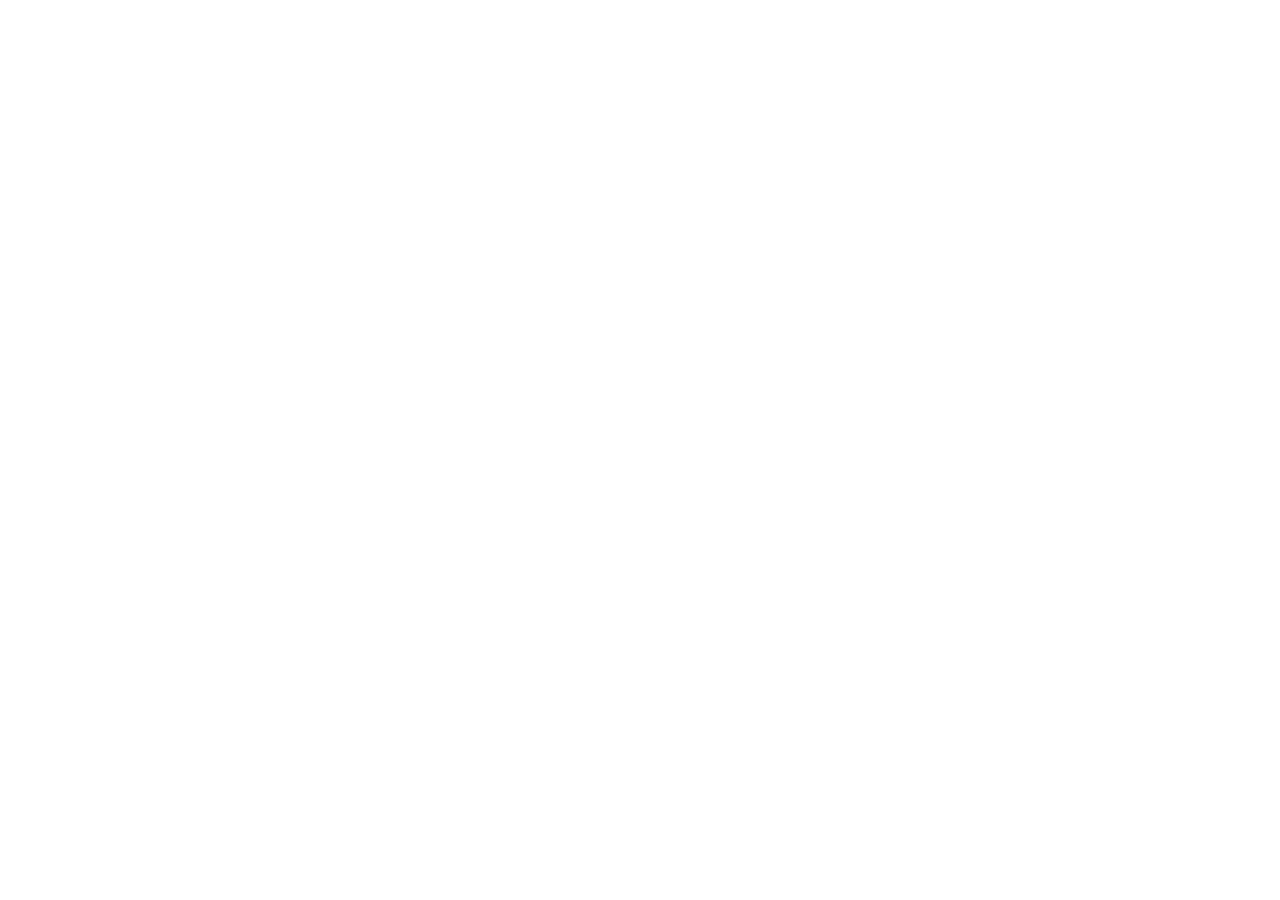
==== about.html @ ce33b2f1 "Init : création du dépôt, arborescence des fichiers et structure HTML de base" ====
<!DOCTYPE html>
<html lang="fr">
<head>
    <meta charset="UTF-8">
    <meta name="viewport" content="width=device-width, initial-scale=1.0">
    <title>Document</title>
    <link rel="stylesheet" href="./css/bootstrap.css">
</head>
<body>
    
</body>
</html>
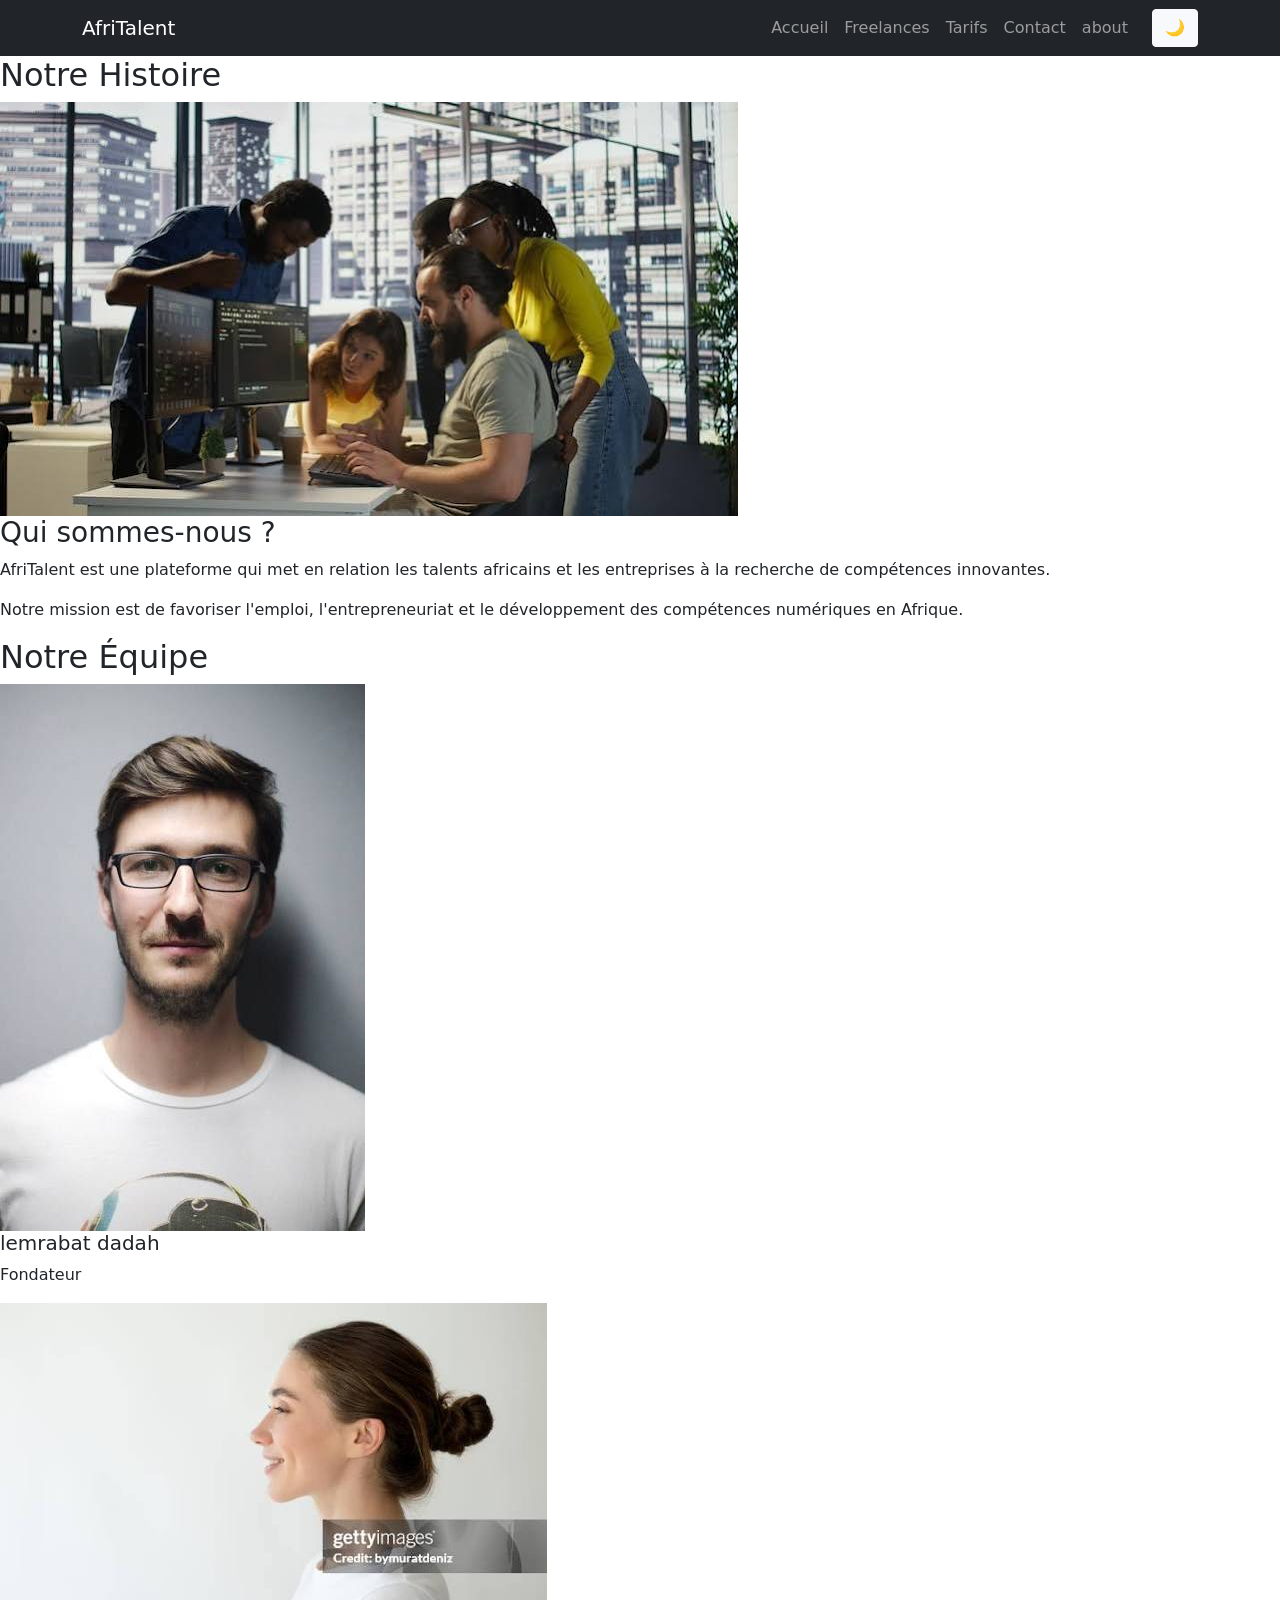
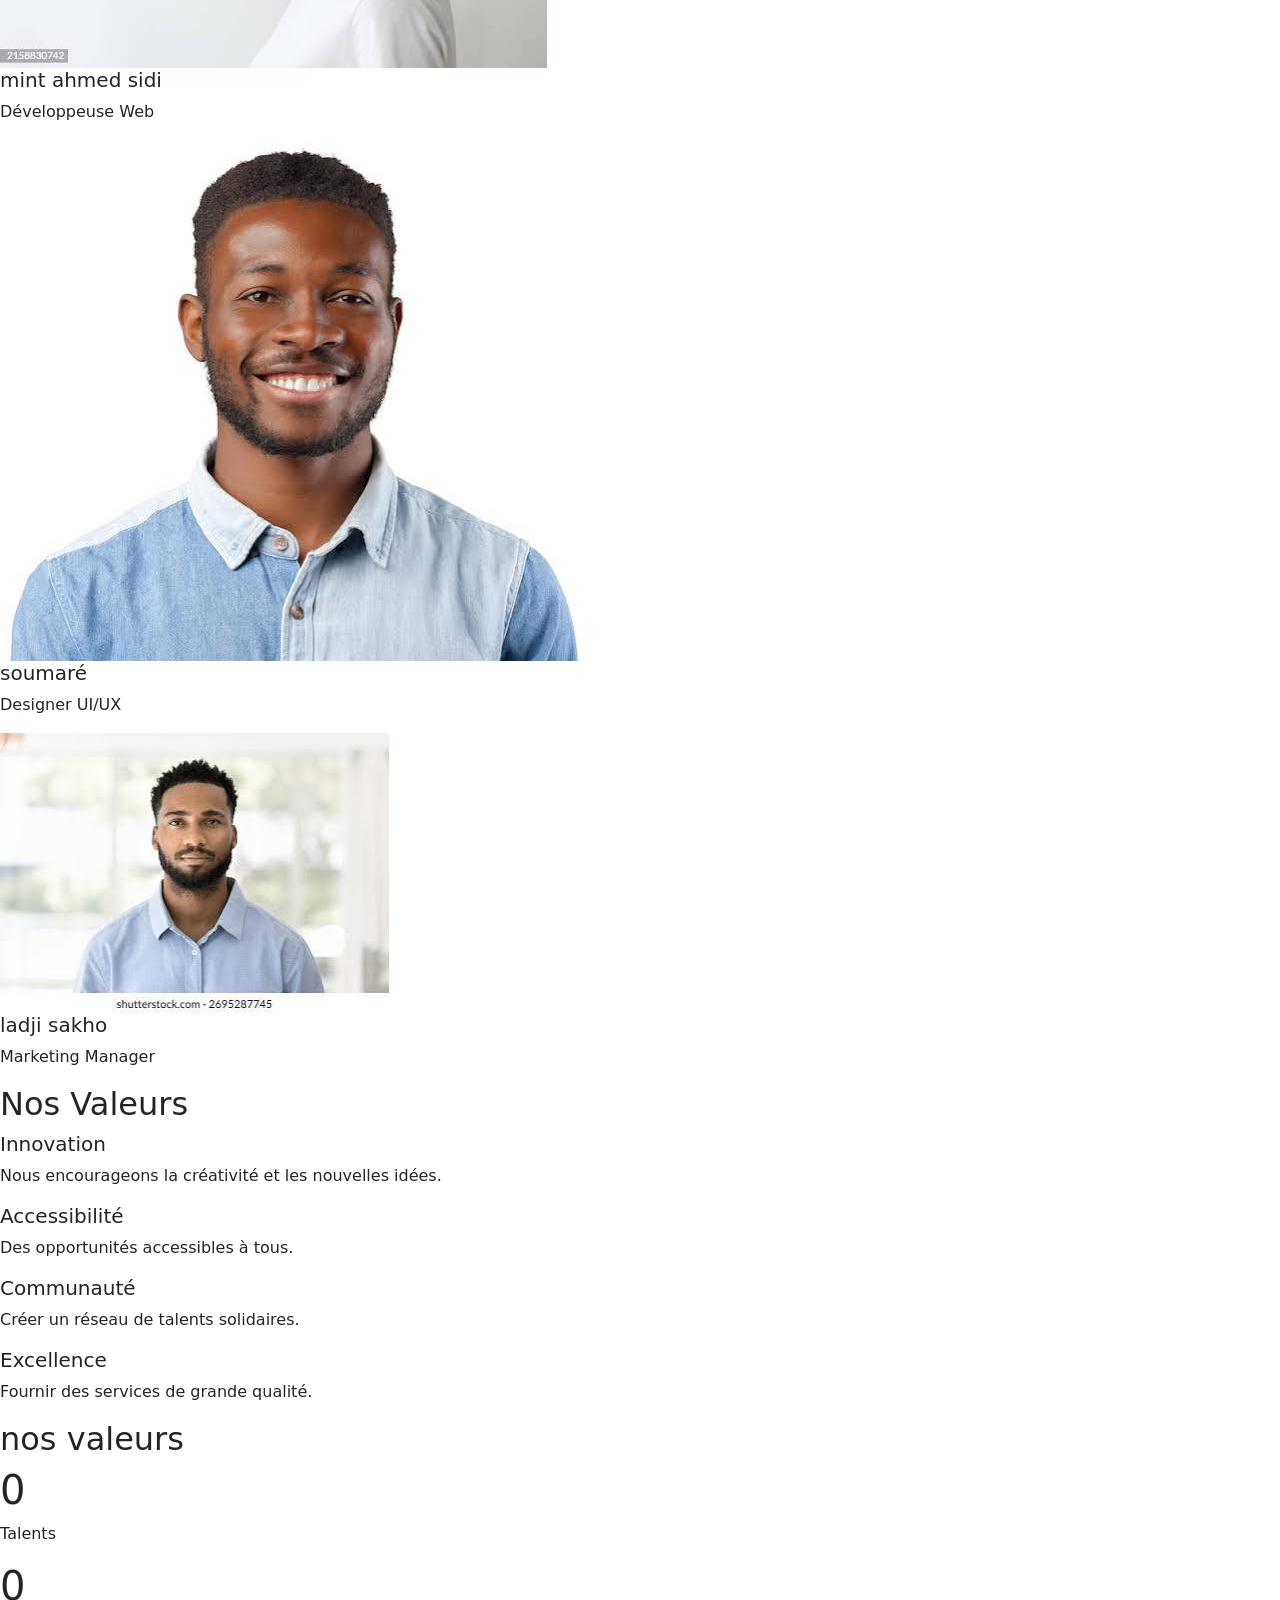
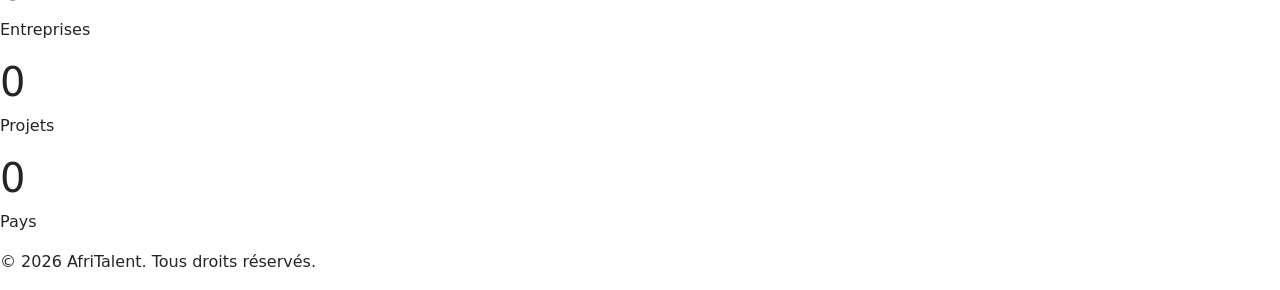
==== commit 88f1abef: "HTML : structure complète des 5 pages avec sections et contenu texte" ====
--- a/about.html
+++ b/about.html
@@ -1,12 +1,222 @@
 <!DOCTYPE html>
 <html lang="fr">
+
 <head>
     <meta charset="UTF-8">
     <meta name="viewport" content="width=device-width, initial-scale=1.0">
-    <title>Document</title>
+    <title>À propos - AfriTalent</title>
     <link rel="stylesheet" href="./css/bootstrap.css">
 </head>
+
 <body>
-    
+    <nav class="navbar navbar-expand-lg navbar-dark bg-dark">
+        <div class="container">
+            <a class="navbar-brand" href="index.html">AfriTalent</a>
+
+            <button class="navbar-toggler" type="button" data-bs-toggle="collapse" data-bs-target="#navbarNav">
+                <span class="navbar-toggler-icon"></span>
+            </button>
+
+            <div class="collapse navbar-collapse" id="navbarNav">
+                <ul class="navbar-nav ms-auto">
+                    <li class="nav-item"><a class="nav-link" href="index.html">Accueil</a></li>
+                    <li class="nav-item"><a class="nav-link" href="freelances.html">Freelances</a></li>
+                    <li class="nav-item"><a class="nav-link" href="tarifs.html">Tarifs</a></li>
+                    <li class="nav-item"><a class="nav-link" href="contact.html">Contact</a></li>
+                    <li class="nav-item"><a class="nav-link" href="about.html">about</a></li>
+                </ul>
+                <button id="theme-btn" class="btn btn-light ms-3">
+                    🌙
+                </button>
+            </div>
+        </div>
+    </nav>
+
+    <!-- SECTION NOTRE HISTOIRE -->
+    <section>
+        <h2>Notre Histoire</h2>
+
+        <div>
+            <div>
+                <img src="./images/notrehistoire.jfif"
+                    alt="Notre histoire">
+            </div>
+
+            <div>
+                <h3>Qui sommes-nous ?</h3>
+
+                <p>
+                    AfriTalent est une plateforme qui met en relation les talents africains
+                    et les entreprises à la recherche de compétences innovantes.
+                </p>
+
+                <p>
+                    Notre mission est de favoriser l'emploi, l'entrepreneuriat et le
+                    développement des compétences numériques en Afrique.
+                </p>
+            </div>
+        </div>
+    </section>
+
+    <!-- SECTION EQUIPE -->
+    <section>
+        <h2>Notre Équipe</h2>
+
+        <div>
+
+            <div>
+                <div>
+                    <div>
+                        <img src="./images/lembrabat.jfif">
+
+                        <h5>lemrabat dadah</h5>
+                        <p>Fondateur</p>
+
+                        <i></i>
+                        <i></i>
+                        <i></i>
+                    </div>
+                </div>
+            </div>
+
+            <div>
+                <div>
+                    <div >
+                        <img src="./images/mint.jfif">
+
+                        <h5>mint ahmed sidi</h5>
+                        <p>Développeuse Web</p>
+
+                        <i></i>
+                        <i></i>
+                        <i></i>
+                    </div>
+                </div>
+            </div>
+
+            <div>
+                <div>
+                    <div>
+                        <img src="./images/soumare.jfif">
+
+                        <h5>soumaré</h5>
+                        <p>Designer UI/UX</p>
+
+                        <i></i>
+                        <i></i>
+                        <i></i>
+                    </div>
+                </div>
+            </div>
+
+            <div>
+                <div>
+                    <div>
+                        <img src="./images/ladji.jfif">
+
+                        <h5>ladji sakho</h5>
+                        <p>Marketing Manager</p>
+
+                        <i></i>
+                        <i></i>
+                        <i></i>
+                    </div>
+                </div>
+            </div>
+
+        </div>
+    </section>
+
+    <!-- SECTION VALEURS -->
+    <section>
+        <h2>Nos Valeurs</h2>
+
+        <div>
+
+            <div>
+                <div>
+                    <div>
+                        <i></i>
+                        <h5>Innovation</h5>
+                        <p>Nous encourageons la créativité et les nouvelles idées.</p>
+                    </div>
+                </div>
+            </div>
+
+            <div>
+                <div>
+                    <div>
+                        <i></i>
+                        <h5>Accessibilité</h5>
+                        <p>Des opportunités accessibles à tous.</p>
+                    </div>
+                </div>
+            </div>
+
+            <div>
+                <div>
+                    <div>
+                        <i></i>
+                        <h5>Communauté</h5>
+                        <p>Créer un réseau de talents solidaires.</p>
+                    </div>
+                </div>
+            </div>
+
+            <div>
+                <div>
+                    <div>
+                        <i></i>
+                        <h5>Excellence</h5>
+                        <p>Fournir des services de grande qualité.</p>
+                    </div>
+                </div>
+            </div>
+
+        </div>
+    </section>
+
+    <!-- SECTION CHIFFRES CLES -->
+    <section>
+        <h2>nos valeurs</h2>
+
+        <div >
+
+            <div>
+                <div>
+                    <h1>0</h1>
+                    <p>Talents</p>
+                </div>
+            </div>
+
+            <div>
+                <div>
+                    <h1>0</h1>
+                    <p>Entreprises</p>
+                </div>
+            </div>
+
+            <div>
+                <div>
+                    <h1>0</h1>
+                    <p>Projets</p>
+                </div>
+            </div>
+
+            <div>
+                <div>
+                    <h1>0</h1>
+                    <p>Pays</p>
+                </div>
+            </div>
+
+        </div>
+    </section>
+
+    <footer>
+        <p>&copy; 2026 AfriTalent. Tous droits réservés.</p>
+    </footer>
+
 </body>
+
 </html>
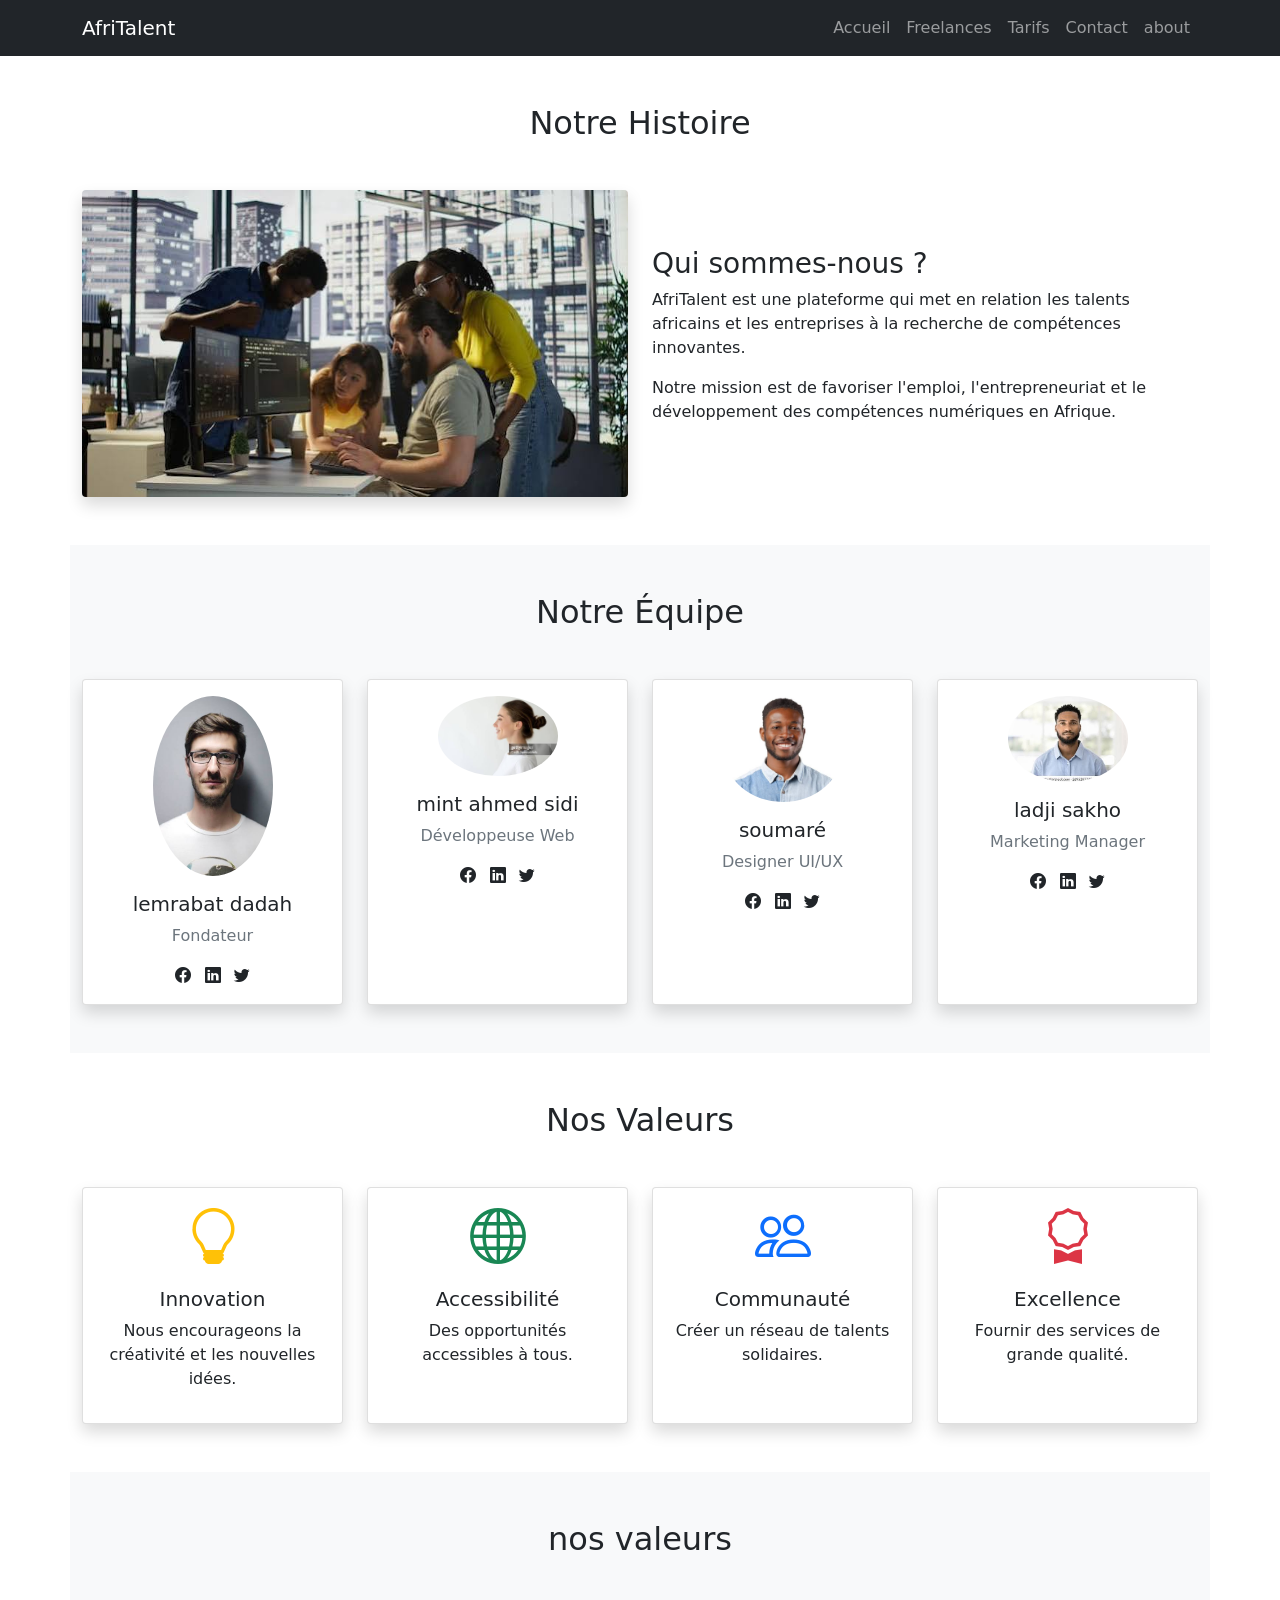
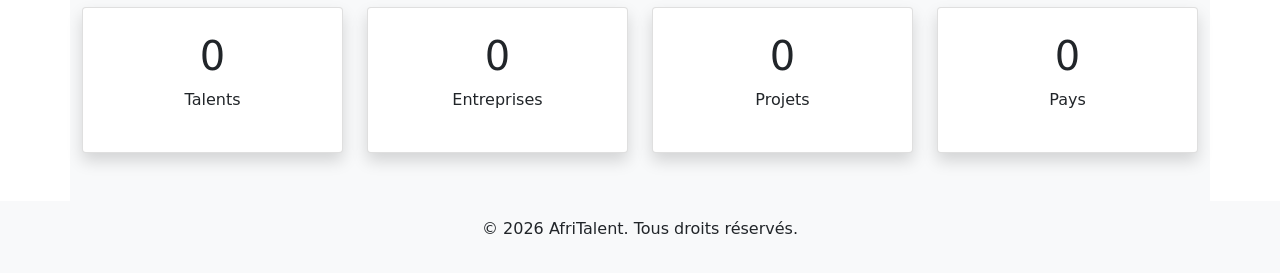
==== commit 7140d2b4: "CSS : responsive design mobile et tablette, media queries" ====
--- a/about.html
+++ b/about.html
@@ -5,7 +5,14 @@
     <meta charset="UTF-8">
     <meta name="viewport" content="width=device-width, initial-scale=1.0">
     <title>À propos - AfriTalent</title>
-    <link rel="stylesheet" href="./css/bootstrap.css">
+
+    <!-- Bootstrap -->
+    <link href="css/bootstrap.css" rel="stylesheet">
+
+    <!-- Bootstrap Icons -->
+    <link rel="stylesheet" href="https://cdn.jsdelivr.net/npm/bootstrap-icons@1.11.3/font/bootstrap-icons.min.css">
+
+    <link rel="stylesheet" href="style.css">
 </head>
 
 <body>
@@ -25,24 +32,19 @@
                     <li class="nav-item"><a class="nav-link" href="contact.html">Contact</a></li>
                     <li class="nav-item"><a class="nav-link" href="about.html">about</a></li>
                 </ul>
-                <button id="theme-btn" class="btn btn-light ms-3">
-                    🌙
-                </button>
             </div>
         </div>
     </nav>
-
     <!-- SECTION NOTRE HISTOIRE -->
-    <section>
-        <h2>Notre Histoire</h2>
-
-        <div>
-            <div>
-                <img src="./images/notrehistoire.jfif"
-                    alt="Notre histoire">
-            </div>
-
-            <div>
+    <section class="container py-5">
+        <h2 class="text-center mb-5">Notre Histoire</h2>
+
+        <div class="row align-items-center">
+            <div class="col-md-6">
+                <img src="./images/notrehistoire.jfif" class="img-fluid rounded shadow" alt="Notre histoire">
+            </div>
+
+            <div class="col-md-6">
                 <h3>Qui sommes-nous ?</h3>
 
                 <p>
@@ -59,67 +61,67 @@
     </section>
 
     <!-- SECTION EQUIPE -->
-    <section>
-        <h2>Notre Équipe</h2>
-
-        <div>
-
-            <div>
-                <div>
-                    <div>
-                        <img src="./images/lembrabat.jfif">
+    <section class="container py-5 bg-light">
+        <h2 class="text-center mb-5">Notre Équipe</h2>
+
+        <div class="row g-4">
+
+            <div class="col-md-3">
+                <div class="card text-center h-100 shadow">
+                    <div class="card-body">
+                        <img src="./images/lembrabat.jfif" class="rounded-circle mb-3" width="120">
 
                         <h5>lemrabat dadah</h5>
-                        <p>Fondateur</p>
-
-                        <i></i>
-                        <i></i>
-                        <i></i>
-                    </div>
-                </div>
-            </div>
-
-            <div>
-                <div>
-                    <div >
-                        <img src="./images/mint.jfif">
+                        <p class="text-muted">Fondateur</p>
+
+                        <i class="bi bi-facebook me-2"></i>
+                        <i class="bi bi-linkedin me-2"></i>
+                        <i class="bi bi-twitter"></i>
+                    </div>
+                </div>
+            </div>
+
+            <div class="col-md-3">
+                <div class="card text-center h-100 shadow">
+                    <div class="card-body">
+                        <img src="./images/mint.jfif" class="rounded-circle mb-3" width="120">
 
                         <h5>mint ahmed sidi</h5>
-                        <p>Développeuse Web</p>
-
-                        <i></i>
-                        <i></i>
-                        <i></i>
-                    </div>
-                </div>
-            </div>
-
-            <div>
-                <div>
-                    <div>
-                        <img src="./images/soumare.jfif">
+                        <p class="text-muted">Développeuse Web</p>
+
+                        <i class="bi bi-facebook me-2"></i>
+                        <i class="bi bi-linkedin me-2"></i>
+                        <i class="bi bi-twitter"></i>
+                    </div>
+                </div>
+            </div>
+
+            <div class="col-md-3">
+                <div class="card text-center h-100 shadow">
+                    <div class="card-body">
+                        <img src="./images/soumare.jfif" class="rounded-circle mb-3" width="120">
 
                         <h5>soumaré</h5>
-                        <p>Designer UI/UX</p>
-
-                        <i></i>
-                        <i></i>
-                        <i></i>
-                    </div>
-                </div>
-            </div>
-
-            <div>
-                <div>
-                    <div>
-                        <img src="./images/ladji.jfif">
+                        <p class="text-muted">Designer UI/UX</p>
+
+                        <i class="bi bi-facebook me-2"></i>
+                        <i class="bi bi-linkedin me-2"></i>
+                        <i class="bi bi-twitter"></i>
+                    </div>
+                </div>
+            </div>
+
+            <div class="col-md-3">
+                <div class="card text-center h-100 shadow">
+                    <div class="card-body">
+                        <img src="./images/ladji.jfif" class="rounded-circle mb-3" width="120">
 
                         <h5>ladji sakho</h5>
-                        <p>Marketing Manager</p>
-
-                        <i></i>
-                        <i></i>
-                        <i></i>
+                        <p class="text-muted">Marketing Manager</p>
+
+                        <i class="bi bi-facebook me-2"></i>
+                        <i class="bi bi-linkedin me-2"></i>
+                        <i class="bi bi-twitter"></i>
                     </div>
                 </div>
             </div>
@@ -128,46 +130,46 @@
     </section>
 
     <!-- SECTION VALEURS -->
-    <section>
-        <h2>Nos Valeurs</h2>
-
-        <div>
-
-            <div>
-                <div>
-                    <div>
-                        <i></i>
-                        <h5>Innovation</h5>
+    <section class="container py-5">
+        <h2 class="text-center mb-5">Nos Valeurs</h2>
+
+        <div class="row g-4">
+
+            <div class="col-md-3">
+                <div class="card text-center shadow h-100">
+                    <div class="card-body">
+                        <i class="bi bi-lightbulb display-4 text-warning"></i>
+                        <h5 class="mt-3">Innovation</h5>
                         <p>Nous encourageons la créativité et les nouvelles idées.</p>
                     </div>
                 </div>
             </div>
 
-            <div>
-                <div>
-                    <div>
-                        <i></i>
-                        <h5>Accessibilité</h5>
+            <div class="col-md-3">
+                <div class="card text-center shadow h-100">
+                    <div class="card-body">
+                        <i class="bi bi-globe display-4 text-success"></i>
+                        <h5 class="mt-3">Accessibilité</h5>
                         <p>Des opportunités accessibles à tous.</p>
                     </div>
                 </div>
             </div>
 
-            <div>
-                <div>
-                    <div>
-                        <i></i>
-                        <h5>Communauté</h5>
+            <div class="col-md-3">
+                <div class="card text-center shadow h-100">
+                    <div class="card-body">
+                        <i class="bi bi-people display-4 text-primary"></i>
+                        <h5 class="mt-3">Communauté</h5>
                         <p>Créer un réseau de talents solidaires.</p>
                     </div>
                 </div>
             </div>
 
-            <div>
-                <div>
-                    <div>
-                        <i></i>
-                        <h5>Excellence</h5>
+            <div class="col-md-3">
+                <div class="card text-center shadow h-100">
+                    <div class="card-body">
+                        <i class="bi bi-award display-4 text-danger"></i>
+                        <h5 class="mt-3">Excellence</h5>
                         <p>Fournir des services de grande qualité.</p>
                     </div>
                 </div>
@@ -177,35 +179,35 @@
     </section>
 
     <!-- SECTION CHIFFRES CLES -->
-    <section>
-        <h2>nos valeurs</h2>
-
-        <div >
-
-            <div>
-                <div>
-                    <h1>0</h1>
+    <section class="container py-5 bg-light">
+        <h2 class="text-center mb-5">nos valeurs</h2>
+
+        <div class="row g-4">
+
+            <div class="col-md-3">
+                <div class="card text-center shadow p-4">
+                    <h1 id="c1">0</h1>
                     <p>Talents</p>
                 </div>
             </div>
 
-            <div>
-                <div>
-                    <h1>0</h1>
+            <div class="col-md-3">
+                <div class="card text-center shadow p-4">
+                    <h1 id="c2">0</h1>
                     <p>Entreprises</p>
                 </div>
             </div>
 
-            <div>
-                <div>
-                    <h1>0</h1>
+            <div class="col-md-3">
+                <div class="card text-center shadow p-4">
+                    <h1 id="c3">0</h1>
                     <p>Projets</p>
                 </div>
             </div>
 
-            <div>
-                <div>
-                    <h1>0</h1>
+            <div class="col-md-3">
+                <div class="card text-center shadow p-4">
+                    <h1 id="c4">0</h1>
                     <p>Pays</p>
                 </div>
             </div>
@@ -213,10 +215,10 @@
         </div>
     </section>
 
-    <footer>
+    <footer class="bg-light text-center py-3">
         <p>&copy; 2026 AfriTalent. Tous droits réservés.</p>
     </footer>
-
+    <script src="https://cdn.jsdelivr.net/npm/bootstrap@5.3.3/dist/js/bootstrap.bundle.min.js"></script>
 </body>
 
 </html>
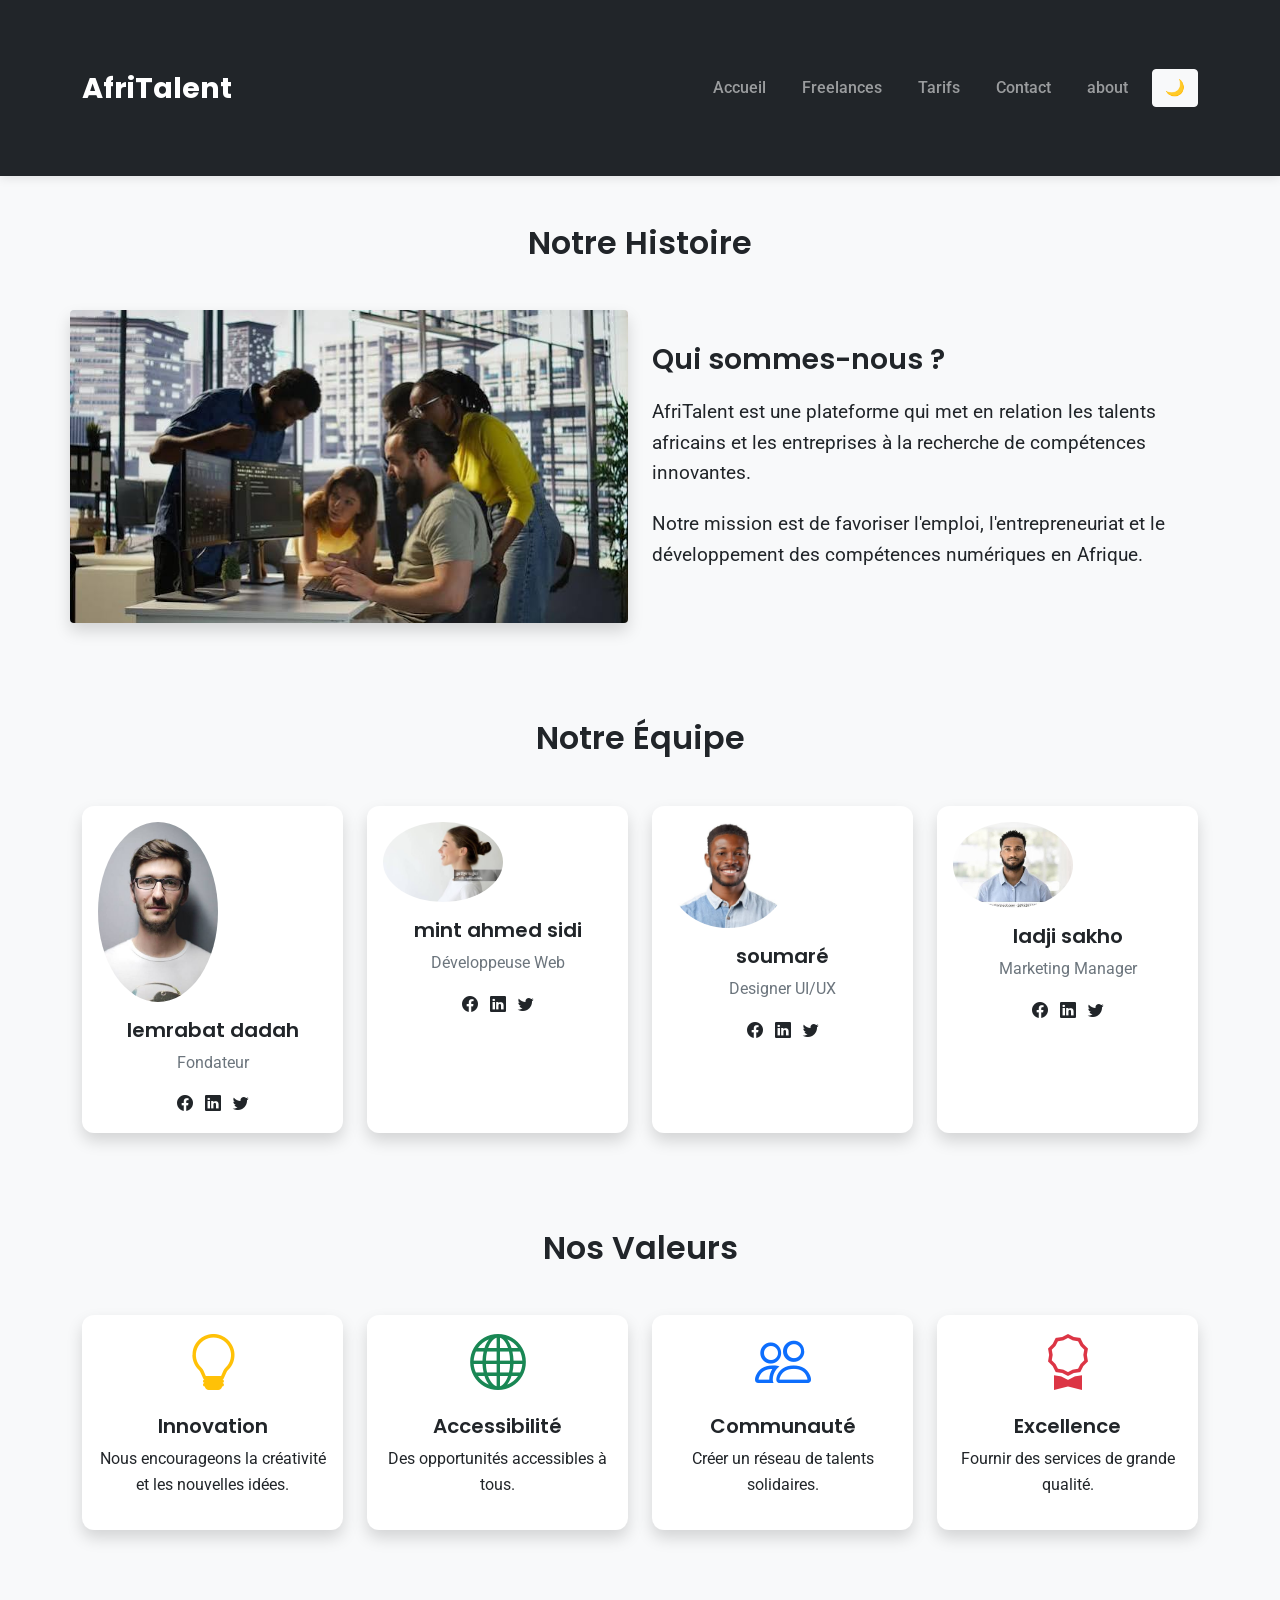
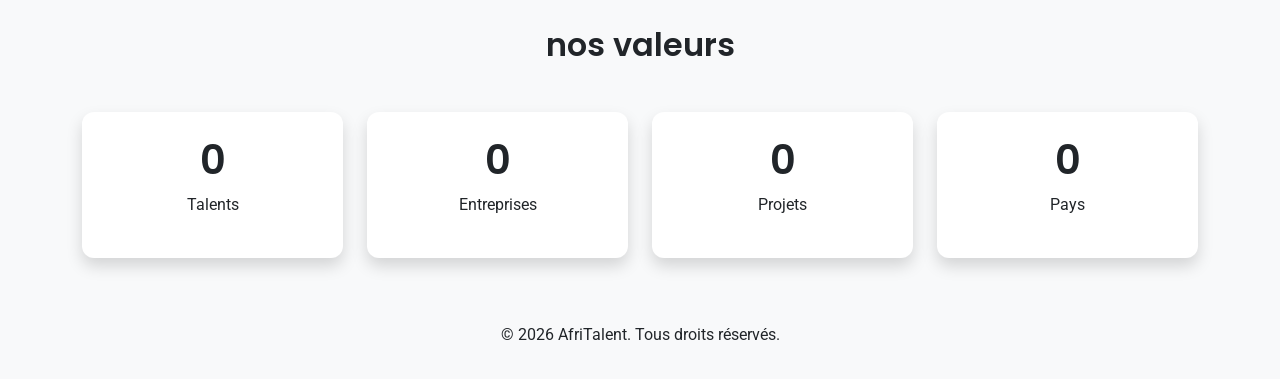
==== commit fd49f18b: "JS : compteurs animés au scroll et animations fade-in des sections" ====
--- a/about.html
+++ b/about.html
@@ -12,7 +12,7 @@
     <!-- Bootstrap Icons -->
     <link rel="stylesheet" href="https://cdn.jsdelivr.net/npm/bootstrap-icons@1.11.3/font/bootstrap-icons.min.css">
 
-    <link rel="stylesheet" href="style.css">
+    <link rel="stylesheet" href="./css/style.css">
 </head>
 
 <body>
@@ -32,11 +32,14 @@
                     <li class="nav-item"><a class="nav-link" href="contact.html">Contact</a></li>
                     <li class="nav-item"><a class="nav-link" href="about.html">about</a></li>
                 </ul>
+                <button id="theme-btn" class="btn btn-light ms-3">
+                    🌙
+                </button>
             </div>
         </div>
     </nav>
     <!-- SECTION NOTRE HISTOIRE -->
-    <section class="container py-5">
+    <section class="container py-5 hero">
         <h2 class="text-center mb-5">Notre Histoire</h2>
 
         <div class="row align-items-center">
@@ -218,7 +221,10 @@
     <footer class="bg-light text-center py-3">
         <p>&copy; 2026 AfriTalent. Tous droits réservés.</p>
     </footer>
+    <button id="topBtn">↑</button>
+
     <script src="https://cdn.jsdelivr.net/npm/bootstrap@5.3.3/dist/js/bootstrap.bundle.min.js"></script>
+    <script src="./js/main.js"></script>
 </body>
 
 </html>
--- a/css/style.css
+++ b/css/style.css
@@ -0,0 +1,199 @@
+@import url('https://fonts.googleapis.com/css2?family=Poppins:wght@300;400;500;600&family=Roboto:wght@300;400;700&display=swap');
+
+/* Variables CSS */
+:root {
+    --primary-color: #0d6efd;
+    --secondary-color: #6c757d;
+    --accent-color: #ffc107;
+    --bg-color: #f8f9fa;
+    --text-color: #212529;
+    --white-color: #ffffff;
+
+    --font-title: 'Poppins', sans-serif;
+    --font-text: 'Roboto', sans-serif;
+
+    --spacing-sm: 10px;
+    --spacing-md: 20px;
+    --spacing-lg: 40px;
+
+    --border-radius: 12px;
+}
+
+/* Reset CSS */
+* {
+    margin: 0;
+    padding: 0;
+    box-sizing: border-box;
+}
+
+/* Style de base */
+body {
+    font-family: var(--font-text);
+    background-color: var(--bg-color);
+    color: var(--text-color);
+    line-height: 1.6;
+}
+
+/* Titres */
+h1,
+h2,
+h3,
+h4,
+h5,
+h6 {
+    font-family: var(--font-title);
+    font-weight: 600;
+}
+
+/* Liens */
+a {
+    text-decoration: none;
+    color: inherit;
+}
+
+/* Images */
+img {
+    max-width: 100%;
+    display: block;
+}
+
+/* Layout général */
+.container {
+    padding-top: var(--spacing-lg);
+    padding-bottom: var(--spacing-lg);
+}
+
+/* Navbar stylisée */
+.navbar {
+    background-color: var(--white-color);
+    padding: var(--spacing-md);
+    box-shadow: 0 2px 10px rgba(0, 0, 0, 0.1);
+}
+
+.navbar-brand {
+    font-family: var(--font-title);
+    font-size: 1.8rem;
+    font-weight: bold;
+    color: var(--primary-color);
+}
+
+.navbar-nav {
+    margin-left: auto;
+}
+
+.navbar-nav .nav-link {
+    margin-left: var(--spacing-md);
+    font-weight: 500;
+    color: var(--text-color);
+    transition: 0.3s;
+}
+
+.navbar-nav .nav-link:hover {
+    color: var(--primary-color);
+}
+
+/* Boutons */
+.btn-primary {
+    background-color: var(--primary-color);
+    border: none;
+    border-radius: var(--border-radius);
+    padding: 10px 20px;
+}
+
+.btn-primary:hover {
+    background-color: #0b5ed7;
+}
+
+/* Cartes */
+.card {
+    border: none;
+    border-radius: var(--border-radius);
+    overflow: hidden;
+    transition: 0.3s;
+}
+
+.card:hover {
+    transform: translateY(-5px);
+}
+/*=========comite 4 */
+/* SECTION HERO */
+.hero {
+    padding: 80px 0;
+}
+
+.hero h1 {
+    font-size: 3rem;
+    font-weight: bold;
+}
+
+.hero p {
+    font-size: 1.2rem;
+    margin: 20px 0;
+}
+
+/* BENTO GRID */
+.bento-grid {
+    display: grid;
+    grid-template-columns: repeat(3, 1fr);
+    gap: 20px;
+}
+
+.box {
+    background: white;
+    padding: 30px;
+    border-radius: 15px;
+    box-shadow: 0 5px 15px rgba(0,0,0,0.1);
+}
+
+.box:first-child {
+    grid-column: span 2;
+}
+
+.box:last-child {
+    grid-column: span 2;
+}
+
+/* CATEGORIES */
+.service-card {
+    background: white;
+    padding: 40px;
+    border-radius: 15px;
+    box-shadow: 0 5px 15px rgba(0,0,0,0.1);
+    transition: all 0.4s ease;
+}
+
+.service-card:hover {
+    transform: translateY(-10px) scale(1.05);
+    box-shadow: 0 10px 25px rgba(0,0,0,0.2);
+}
+
+/* TEMOIGNAGES */
+.carousel-item {
+    padding: 50px;
+    text-align: center;
+}
+
+.carousel-item p {
+    font-style: italic;
+}
+/*comite 6*/
+.dark-mode {
+    background-color: #222;
+    color: white;
+}
+
+.dark-mode .navbar {
+    background-color: black !important;
+}
+.navbar.scrolled {
+    background-color: #000 !important;
+    box-shadow: 0 2px 10px gray;
+    padding: 10px;
+}
+#topBtn {
+    display: none;
+    position: fixed;
+    right: 20px;
+    bottom: 20px;
+    padding: 10px;
+}
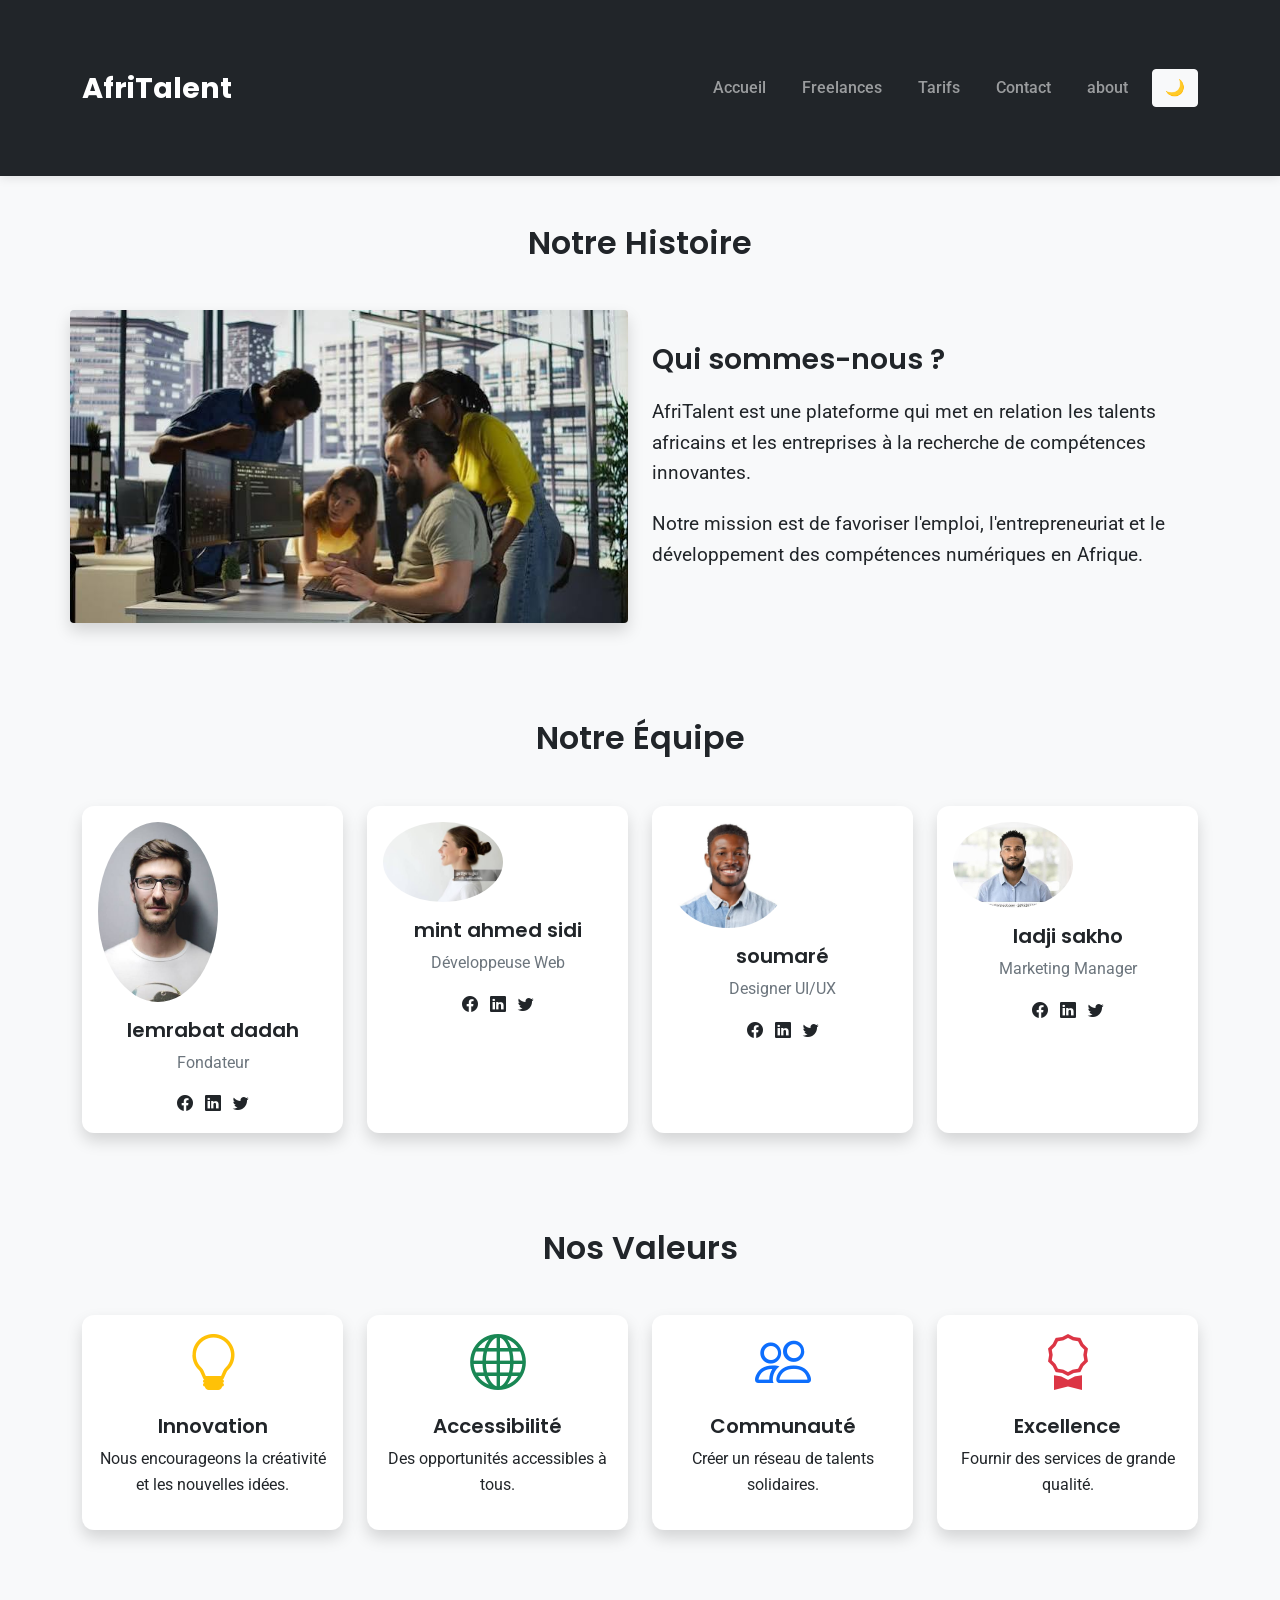
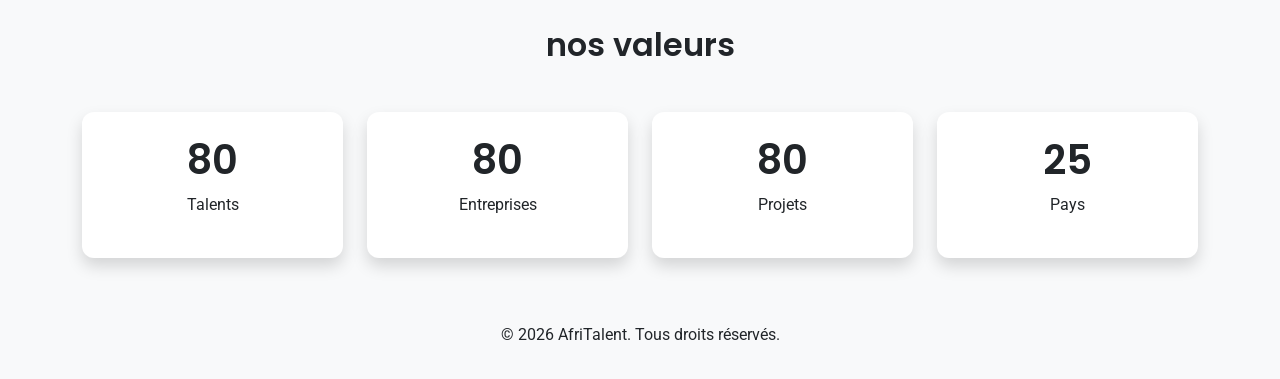
==== commit 02c6f8fd: "JS : compteurs animés au scroll et animations fade-in des sections" ====
--- a/about.html
+++ b/about.html
@@ -223,6 +223,24 @@
     </footer>
     <button id="topBtn">↑</button>
 
+    <script>
+        function compteur(id, fin) {
+            let n = 0;
+            let interval = setInterval(() => {
+                n++;
+                document.getElementById(id).innerText = n;
+
+                if (n >= fin) {
+                    clearInterval(interval);
+                }
+            }, 20);
+        }
+
+        compteur("c1", 500);
+        compteur("c2", 120);
+        compteur("c3", 1000);
+        compteur("c4", 25);
+    </script>
     <script src="https://cdn.jsdelivr.net/npm/bootstrap@5.3.3/dist/js/bootstrap.bundle.min.js"></script>
     <script src="./js/main.js"></script>
 </body>
